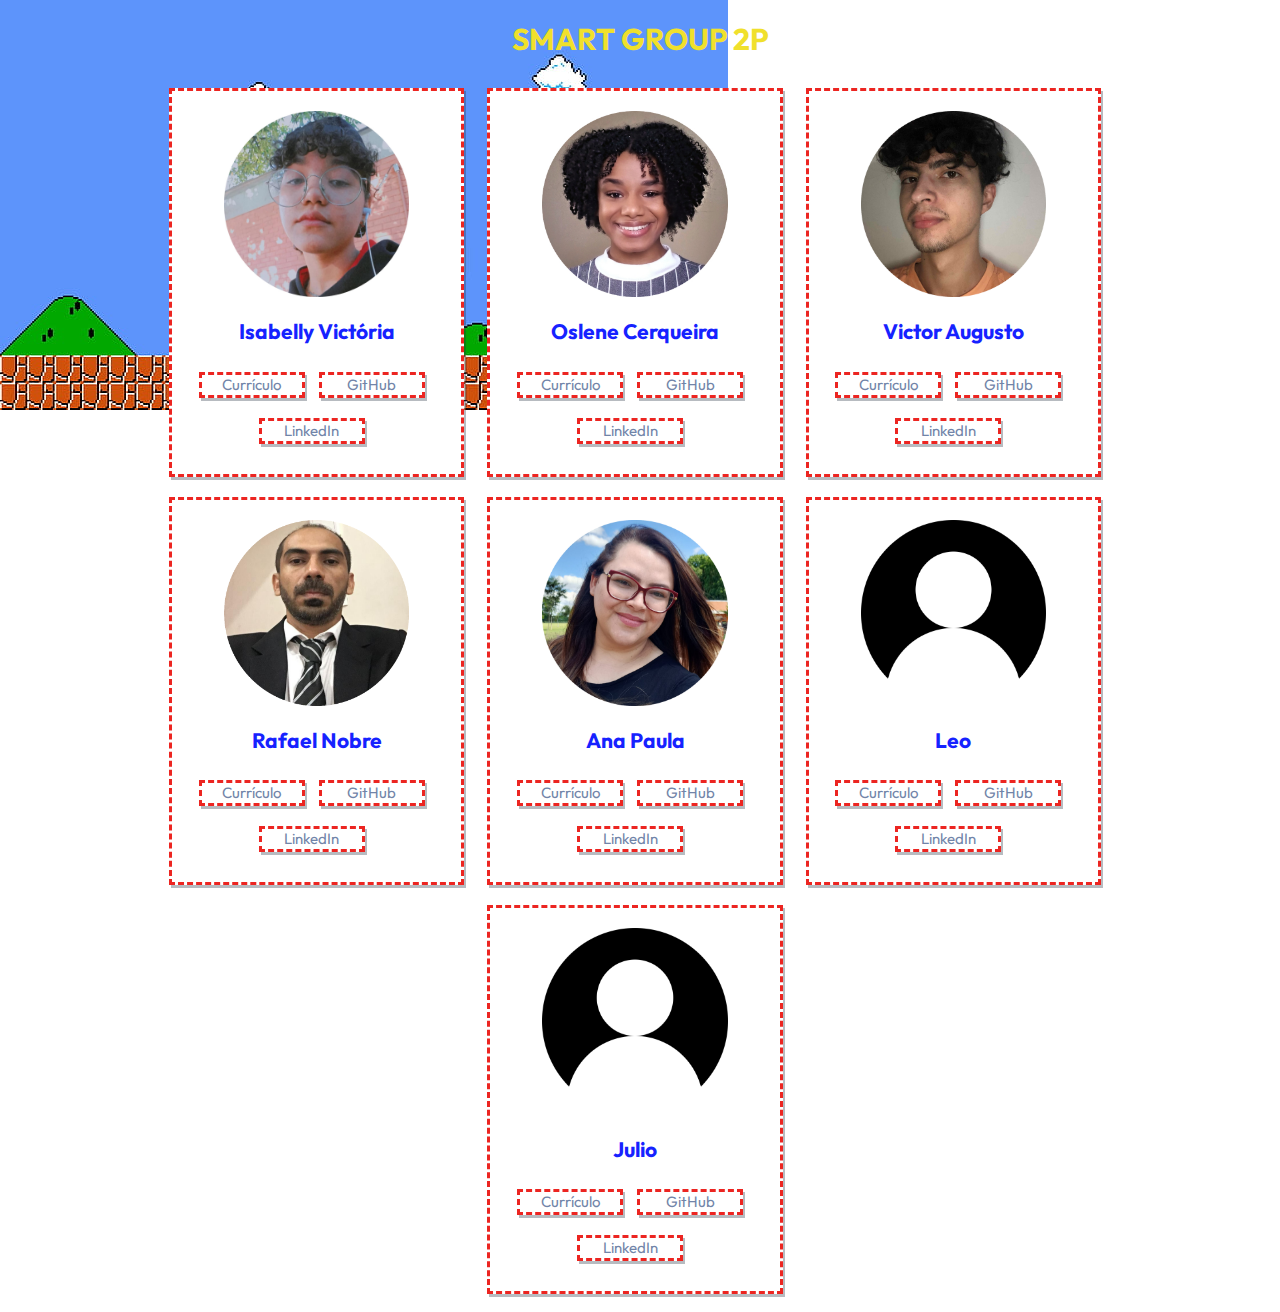
==== index.html @ 31d13c32 "." ====
<!DOCTYPE html>
<html lang="pt-br">
<head>
    <meta charset="UTF-8">
    <meta name="viewport" content="width=device-width, initial-scale=1.0">
    <link rel="stylesheet" href="style.css">
    <title>SMART GROUP 2P</title>
</head>
<body>
    <header>
        <h1>SMART GROUP 2P</h1>
    </header>
    <article>
        <div class="primeiro">
            <picture>
                <img src="imagens/isa.jpg" alt="foto-do-aluno">
            </picture>
            <h2>Isabelly Victória<h2>
            <div class="info">
                <p class="insideinfo"><a href="curriculos/CV – Isabelly.Santos .pdf">Currículo</a></p>
            </div>
            <div class="info">
                <p class="insideinfo"><a href="https://github.com/IVCodingStuff">GitHub</a></p>
            </div>
            <div class="info">
                <p class="insideinfo"><a href="https://github.com/IVCodingStuff">LinkedIn</a></p>
            </div>
        </div>
        <div>
            <picture>
                <img src="imagens/oslene.jpg" alt="foto-do-aluno">
            </picture>
            <h2>Oslene Cerqueira<h2>
            <div class="info">
                <p class="insideinfo"><a href="curriculos/CV - Oslene.Jesus.pdf">Currículo</a></p>
            </div>
            <div class="info">
                <p class="insideinfo"><a href="https://github.com/OsleneCerqueira">GitHub</a></p>
            </div>
            <div class="info">
                <p class="insideinfo"><a href="https://www.linkedin.com/in/oslene-cerqueira/">LinkedIn</a></p>
            </div>
        </div>
        <div>
            <picture>
                <img src="imagens/victor.jpg" alt="foto-do-aluno">
            </picture>
            <h2>Victor Augusto<h2>
            <div class="info">
                <p class="insideinfo"><a href="curriculos/CV - Victor.Augusto.pdf">Currículo</a></p>
            </div>
            <div class="info">
                <p class="insideinfo"><a href="https://github.com/victor-c-mourao">GitHub</a></p>
            </div>
            <div class="info">
                <p class="insideinfo"><a href="https://www.linkedin.com/in/victor-c-mourao">LinkedIn</a></p>
            </div>
        </div>
        </article>
        <article>
            <div class="primeiro">
                <picture>
                    <img src="imagens/rafael.png" alt="foto-do-aluno">
                </picture>
                <h2>Rafael Nobre<h2>
                <div class="info">
                    <p class="insideinfo"><a href="curriculos/CV - Rafael.Nobre.pdf">Currículo</a></p>
                </div>
                <div class="info">
                    <p class="insideinfo"><a href="https://github.com/Rafaelnobre08">GitHub</a></p>
                </div>
                <div class="info">
                    <p class="insideinfo"><a href="https://github.com/IVCodingStuff">LinkedIn</a></p>
                </div>
            </div>
            <div>
                <picture>
                    <img src="imagens/ana.jpg" alt="foto-do-aluno">
                </picture>
                <h2>Ana Paula<h2>
                <div class="info">
                    <p class="insideinfo"><a href="curriculos/CV - Ana.Silva.pdf">Currículo</a></p>
                </div>
                <div class="info">
                    <p class="insideinfo"><a href="https://github.com/anapaulasilvgom">GitHub</a></p>
                </div>
                <div class="info">
                    <p class="insideinfo"><a href="https://www.linkedin.com/in/ana-paula-da-silva-gomes-277554171/">LinkedIn</a></p>
                </div>
            </div>
            <div>
                <picture>
                    <img src="imagens/user.png" alt="foto-do-aluno">
                </picture>
                <h2>Leo<h2>
                <div class="info">
                    <p class="insideinfo"><a href="CV – bIsabelly.Santos .pdf">Currículo</a></p>
                </div>
                <div class="info">
                    <p class="insideinfo"><a href="https://github.com/IVCodingStuff">GitHub</a></p>
                </div>
                <div class="info">
                    <p class="insideinfo"><a href="https://github.com/IVCodingStuff">LinkedIn</a></p>
                </div>
            </div>
            </article>
        <article>
            <div class="primeiro">
                <picture>
                    <img src="imagens/user.png" alt="foto-do-aluno">
                </picture>
                <h2>Julio<h2>
                <div class="info">
                    <p class="insideinfo"><a href="CV – bIsabelly.Santos .pdf">Currículo</a></p>
                </div>
                <div class="info">
                    <p class="insideinfo"><a href="https://github.com/IVCodingStuff">GitHub</a></p>
                </div>
                <div class="info">
                    <p class="insideinfo"><a href="https://github.com/IVCodingStuff">LinkedIn</a></p>
                </div>
            </div>
        </article>

    </section>
</body>
</html>
---- style.css ----
@charset "UTF-8";

@import url('https://fonts.googleapis.com/css2?family=Outfit:wght@400;700&display=swap');

body{
    font-family: "Outfit", sans-serif ;
    background-image: url(imagens/background.jpg);
    background-repeat: no-repeat;
    background-size: auto;
    text-align: center;
    font-size: 15px;
    color:#1622ff;

}
h1{
    font-size: 30px;
    color:#f0e02c;
}
.primeiro{
    margin-left: 0px;
}
div{
    width: 21%;
    padding:12px;
    padding-bottom:15px; 
    padding-top: 20px;
    margin-left:50px ;
    margin: 10px;
    border-style: dashed;
    border-color: #EC2521;
    background-color: white;
    display: inline-block;
    box-shadow: 2px 3px #232f3e53;
}
.info{
    width: 100px;
    height: 20px;
    margin-left:0px;
    border-style: dashed;
    display: inline-block;
    padding:0px;
}
.insideinfo{
    padding:0px;
    margin: 0%;
    font-style: normal;
}
img{
    max-width: 70%;
    max-height: 110%;
    border-radius:20px;
}
p{
    font-weight: normal;
    font-size: 15px;
    padding: 0px 10px 0px 10px;
}
a{
    color: hsl(219, 24%, 55%);
    text-decoration: none;
}
a:visited{
    color: hsl(219, 24%, 55%);
    text-decoration: none;
}
a:hover{
    text-decoration: underline;
    cursor:pointer;
}
h2{
    font-size: 21px;

    padding: 0px 10px 0px 10px;
    margin-bottom:5px ;
}
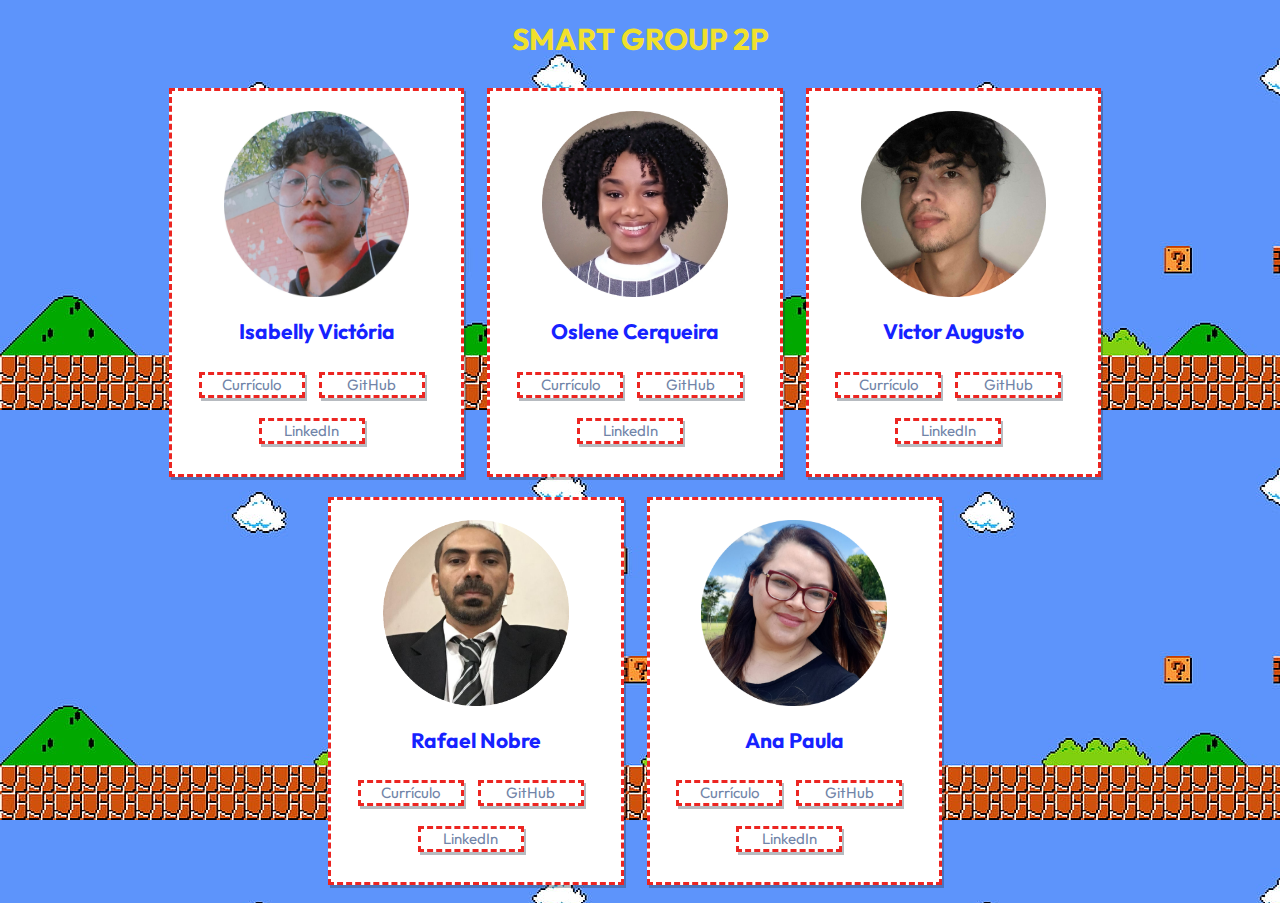
==== commit 1336ec98: "." ====
--- a/index.html
+++ b/index.html
@@ -3,7 +3,7 @@
 <head>
     <meta charset="UTF-8">
     <meta name="viewport" content="width=device-width, initial-scale=1.0">
-    <link rel="stylesheet" href="style.css">
+    <link rel="stylesheet" href="index.css">
     <title>SMART GROUP 2P</title>
 </head>
 <body>
@@ -17,13 +17,13 @@
             </picture>
             <h2>Isabelly Victória<h2>
             <div class="info">
-                <p class="insideinfo"><a href="curriculos/CV – Isabelly.Santos .pdf">Currículo</a></p>
+                <p class="insideinfo"><a href="curriculos/CV - Isabelly.Santos.pdf" target="_blank">Currículo</a></p>
             </div>
             <div class="info">
-                <p class="insideinfo"><a href="https://github.com/IVCodingStuff">GitHub</a></p>
+                <p class="insideinfo"><a href="https://github.com/IVCodingStuff"  target="_blank">GitHub</a></p>
             </div>
             <div class="info">
-                <p class="insideinfo"><a href="https://github.com/IVCodingStuff">LinkedIn</a></p>
+                <p class="insideinfo"><a href="https://github.com/IVCodingStuff"  target="_blank">LinkedIn</a></p>
             </div>
         </div>
         <div>
@@ -32,13 +32,13 @@
             </picture>
             <h2>Oslene Cerqueira<h2>
             <div class="info">
-                <p class="insideinfo"><a href="curriculos/CV - Oslene.Jesus.pdf">Currículo</a></p>
+                <p class="insideinfo"><a href="curriculos/CV - Oslene.Jesus.pdf"  target="_blank">Currículo</a></p>
             </div>
             <div class="info">
-                <p class="insideinfo"><a href="https://github.com/OsleneCerqueira">GitHub</a></p>
+                <p class="insideinfo"><a href="https://github.com/OsleneCerqueira"  target="_blank">GitHub</a></p>
             </div>
             <div class="info">
-                <p class="insideinfo"><a href="https://www.linkedin.com/in/oslene-cerqueira/">LinkedIn</a></p>
+                <p class="insideinfo"><a href="https://www.linkedin.com/in/oslene-cerqueira/"  target="_blank">LinkedIn</a></p>
             </div>
         </div>
         <div>
@@ -47,13 +47,13 @@
             </picture>
             <h2>Victor Augusto<h2>
             <div class="info">
-                <p class="insideinfo"><a href="curriculos/CV - Victor.Augusto.pdf">Currículo</a></p>
+                <p class="insideinfo"><a href="curriculos/CV - Victor.Mourão.pdf" target="_blank">Currículo</a></p>
             </div>
             <div class="info">
-                <p class="insideinfo"><a href="https://github.com/victor-c-mourao">GitHub</a></p>
+                <p class="insideinfo"><a href="https://github.com/victor-c-mourao" target="_blank">GitHub</a></p>
             </div>
             <div class="info">
-                <p class="insideinfo"><a href="https://www.linkedin.com/in/victor-c-mourao">LinkedIn</a></p>
+                <p class="insideinfo"><a href="https://www.linkedin.com/in/victor-c-mourao" target="_blank">LinkedIn</a></p>
             </div>
         </div>
         </article>
@@ -64,13 +64,13 @@
                 </picture>
                 <h2>Rafael Nobre<h2>
                 <div class="info">
-                    <p class="insideinfo"><a href="curriculos/CV - Rafael.Nobre.pdf">Currículo</a></p>
+                    <p class="insideinfo"><a href="curriculos/CV - Rafael.Nobre.pdf" target="_blank">Currículo</a></p>
                 </div>
                 <div class="info">
-                    <p class="insideinfo"><a href="https://github.com/Rafaelnobre08">GitHub</a></p>
+                    <p class="insideinfo"><a href="https://github.com/Rafaelnobre08" target="_blank">GitHub</a></p>
                 </div>
                 <div class="info">
-                    <p class="insideinfo"><a href="https://github.com/IVCodingStuff">LinkedIn</a></p>
+                    <p class="insideinfo"><a href="https://github.com/IVCodingStuff" target="_blank">LinkedIn</a></p>
                 </div>
             </div>
             <div>
@@ -79,45 +79,13 @@
                 </picture>
                 <h2>Ana Paula<h2>
                 <div class="info">
-                    <p class="insideinfo"><a href="curriculos/CV - Ana.Silva.pdf">Currículo</a></p>
+                    <p class="insideinfo"><a href="curriculos/CV - Ana.Silva.pdf" target="_blank">Currículo</a></p>
                 </div>
                 <div class="info">
-                    <p class="insideinfo"><a href="https://github.com/anapaulasilvgom">GitHub</a></p>
+                    <p class="insideinfo"><a href="https://github.com/anapaulasilvgom" target="_blank">GitHub</a></p>
                 </div>
                 <div class="info">
-                    <p class="insideinfo"><a href="https://www.linkedin.com/in/ana-paula-da-silva-gomes-277554171/">LinkedIn</a></p>
-                </div>
-            </div>
-            <div>
-                <picture>
-                    <img src="imagens/user.png" alt="foto-do-aluno">
-                </picture>
-                <h2>Leo<h2>
-                <div class="info">
-                    <p class="insideinfo"><a href="CV – bIsabelly.Santos .pdf">Currículo</a></p>
-                </div>
-                <div class="info">
-                    <p class="insideinfo"><a href="https://github.com/IVCodingStuff">GitHub</a></p>
-                </div>
-                <div class="info">
-                    <p class="insideinfo"><a href="https://github.com/IVCodingStuff">LinkedIn</a></p>
-                </div>
-            </div>
-            </article>
-        <article>
-            <div class="primeiro">
-                <picture>
-                    <img src="imagens/user.png" alt="foto-do-aluno">
-                </picture>
-                <h2>Julio<h2>
-                <div class="info">
-                    <p class="insideinfo"><a href="CV – bIsabelly.Santos .pdf">Currículo</a></p>
-                </div>
-                <div class="info">
-                    <p class="insideinfo"><a href="https://github.com/IVCodingStuff">GitHub</a></p>
-                </div>
-                <div class="info">
-                    <p class="insideinfo"><a href="https://github.com/IVCodingStuff">LinkedIn</a></p>
+                    <p class="insideinfo"><a href="https://www.linkedin.com/in/ana-paula-da-silva-gomes-277554171/" target="_blank">LinkedIn</a></p>
                 </div>
             </div>
         </article>
--- a/index.css
+++ b/index.css
@@ -0,0 +1,74 @@
+@charset "UTF-8";
+
+@import url('https://fonts.googleapis.com/css2?family=Outfit:wght@400;700&display=swap');
+
+body{
+    font-family: "Outfit", sans-serif ;
+    background-image: url(imagens/background.jpg);
+    background-repeat:repeat;
+    background-size: auto;
+    text-align: center;
+    font-size: 15px;
+    color:#1622ff;
+}
+h1{
+    font-size: 30px;
+    color:#f0e02c;
+}
+.primeiro{
+    margin-left: 0px;
+}
+div{
+    width: 21%;
+    padding:12px;
+    padding-bottom:15px; 
+    padding-top: 20px;
+    margin-left:50px ;
+    margin: 10px;
+    border-style: dashed;
+    border-color: #EC2521;
+    background-color: white;
+    display: inline-block;
+    box-shadow: 2px 3px #232f3e53;
+}
+.info{
+    width: 100px;
+    height: 20px;
+    margin-left:0px;
+    border-style: dashed;
+    display: inline-block;
+    padding:0px;
+}
+.insideinfo{
+    padding:0px;
+    margin: 0%;
+    font-style: normal;
+}
+img{
+    max-width: 70%;
+    max-height: 110%;
+    border-radius:20px;
+}
+p{
+    font-weight: normal;
+    font-size: 15px;
+    padding: 0px 10px 0px 10px;
+}
+a{
+    color: hsl(219, 24%, 55%);
+    text-decoration: none;
+}
+a:visited{
+    color: hsl(219, 24%, 55%);
+    text-decoration: none;
+}
+a:hover{
+    text-decoration: underline;
+    cursor:pointer;
+}
+h2{
+    font-size: 21px;
+
+    padding: 0px 10px 0px 10px;
+    margin-bottom:5px ;
+}